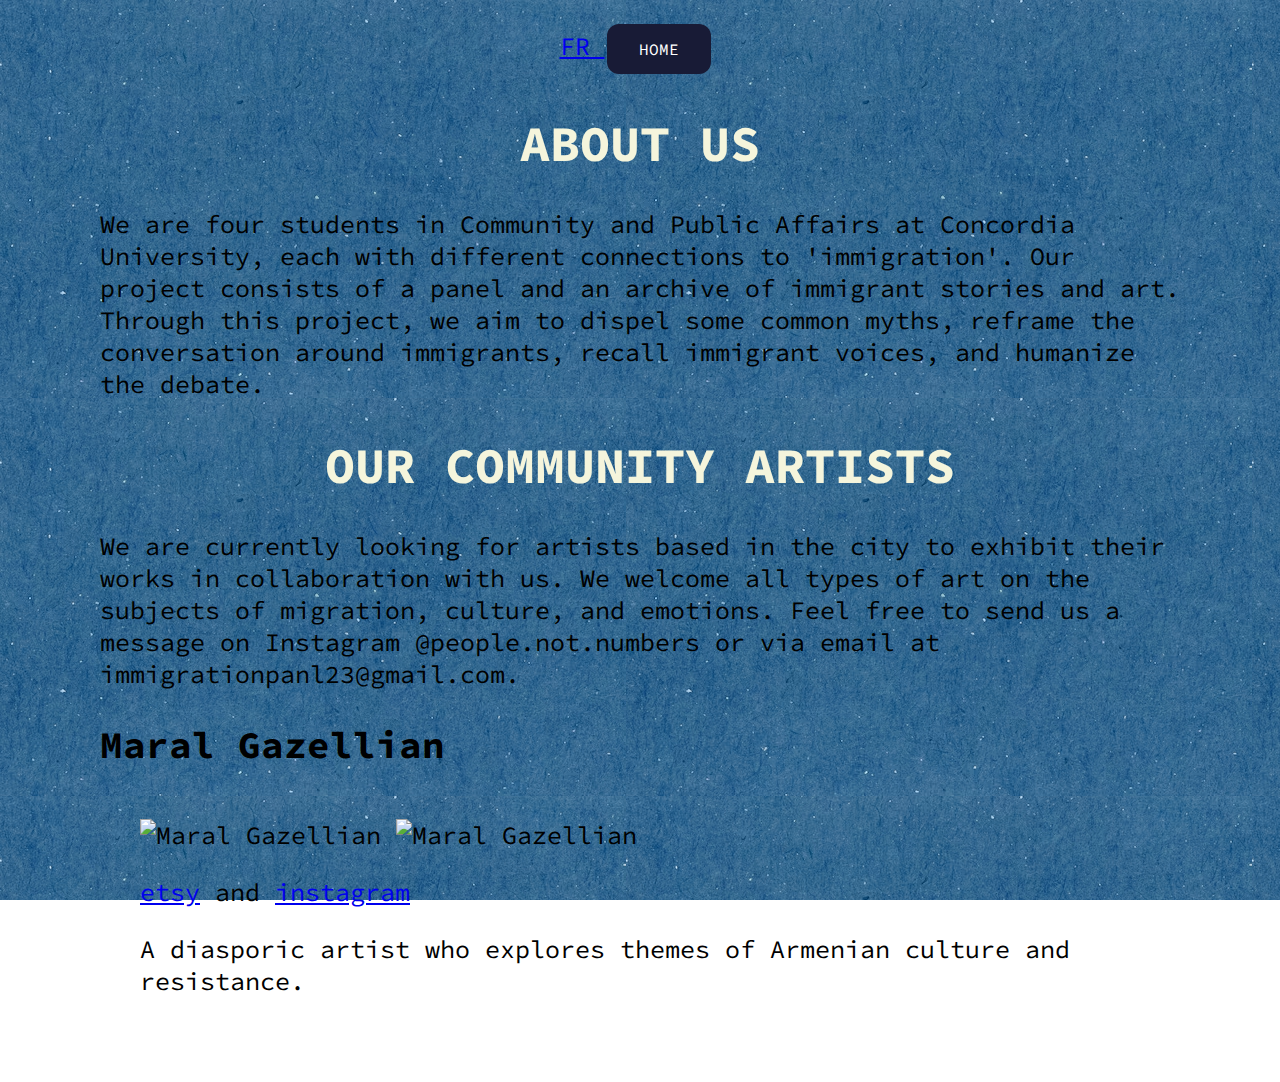
==== about.html @ a8bb3574 "Add files via upload" ====
<!DOCTYPE html>
<html lang="en">
<head>
    <meta charset="UTF-8">
    <title>OF PEOPLES AND NOT NUMBERS</title>
    <link rel="stylesheet" href="beauty.css">
    <link rel="icon" href="icon.gif">
    <link rel="preconnect" href="https://fonts.googleapis.com">
    <link rel="preconnect" href="https://fonts.gstatic.com" crossorigin>
    <link href="https://fonts.googleapis.com/css2?family=Source+Code+Pro:wght@600&display=swap" rel="stylesheet">
</head>
<body>
    <header>
        <nav>
            <a href="apropo.html"> FR </a>
            <a href="fr.html" class="button">HOME</a>
        </nav>
    </header>
    <main>
        <section id="about">
            <h1>ABOUT US</h1>
            <p>We are four students in Community and Public Affairs at Concordia University, each with different connections to 'immigration'. Our project consists of a panel and an archive of immigrant stories and art. Through this project, we aim to dispel some common myths, reframe the conversation around immigrants, recall immigrant voices, and humanize the debate.</p>
        </section>
        <section id="artists">
            <h1>OUR COMMUNITY ARTISTS</h1>
            <p>We are currently looking for artists based in the city to exhibit their works in collaboration with us. We welcome all types of art on the subjects of migration, culture, and emotions. Feel free to send us a message on Instagram @people.not.numbers or via email at immigrationpanl23@gmail.com.</p>
            <h2>Maral Gazellian</h2>
            <div class="center-content">
                <figure>
                    <img src="images/Maral_01.jpg" height="300px" alt="Maral Gazellian">
                    <img src="images/Maral_02.avif" height="300px" alt="Maral Gazellian">
                    <figcaption>
                        <p><a href="https://www.etsy.com/shop/gazellian/?etsrc=sdt">etsy</a> and <a href="https://www.instagram.com/maral.gazellig">instagram</a></p>
                        <p>A diasporic artist who explores themes of Armenian culture and resistance.</p>
                    </figcaption>
                </figure>
            </div>
        </section>
    </main>
</body>
</html>
---- beauty.css ----
body {   
    background-image: url("images/bg.png");
    background-attachment:fixed;
    font-size: 25px; 
    font-family: 'Source Code Pro', monospace;
    margin-top: 20px;   
    margin-bottom: 60px;
    margin-left: 100px;
    margin-right: 100px;
    display: flex;
    flex-direction: column;
    align-items: center;
    justify-content: center;
}

h1{
    text-align: center;
    color: beige;
}

h3{
    text-align: center;
    color:#1b1c2b;
}


img {
    margin-top: 20px;
}

.button {
  background-color: #181b36;
  border: none;
  color: white;
  padding: 15px 32px;
  text-align: center;
  text-decoration: none;
  display: inline-block;
  font-size: 16px;
  margin: 4px 2px;
  cursor: pointer;
  margin-right: 10px;
  border-radius: 12px;
}
    
.button-container {
    display: flex;
}
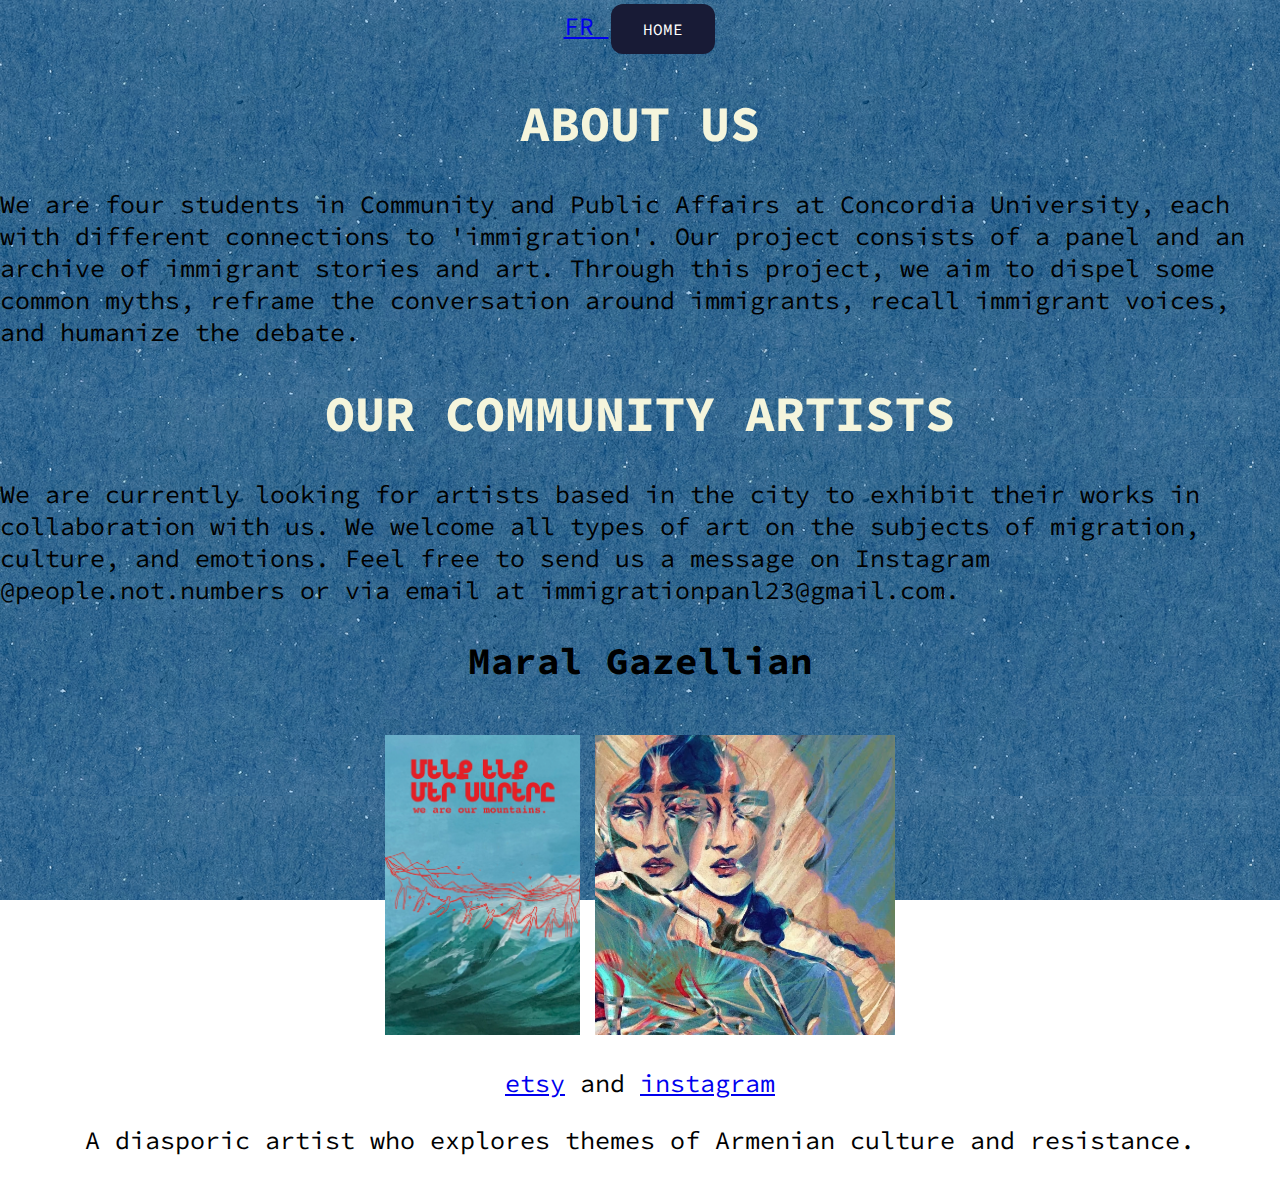
==== commit e9c26e9c: "Update about.html" ====
--- a/about.html
+++ b/about.html
@@ -13,7 +13,7 @@
     <header>
         <nav>
             <a href="apropo.html"> FR </a>
-            <a href="fr.html" class="button">HOME</a>
+            <a href="index.html" class="button">HOME</a>
         </nav>
     </header>
     <main>
--- a/beauty.css
+++ b/beauty.css
@@ -1,16 +1,22 @@
-body {   
+body {
     background-image: url("images/bg.png");
-    background-attachment:fixed;
-    font-size: 25px; 
+    background-attachment: fixed;
+    font-size: 25px;
     font-family: 'Source Code Pro', monospace;
-    margin-top: 20px;   
-    margin-bottom: 60px;
-    margin-left: 100px;
-    margin-right: 100px;
+    margin: 0;
+    padding: 0;
     display: flex;
-    flex-direction: column;
-    align-items: center;
-    justify-content: center;
+    justify-content: center; /* Center content horizontally */
+    align-items: center; /* Center content vertically */
+    flex-direction: column; /* Stack content vertically */
+}
+
+h2 {
+    text-align: center; /* Center Maral's name */
+}
+
+.center-content {
+    text-align: center; /* Center content horizontally within container */
 }
 
 h1{
@@ -23,26 +29,26 @@
     color:#1b1c2b;
 }
 
-
 img {
     margin-top: 20px;
 }
 
-.button {
-  background-color: #181b36;
-  border: none;
-  color: white;
-  padding: 15px 32px;
-  text-align: center;
-  text-decoration: none;
-  display: inline-block;
-  font-size: 16px;
-  margin: 4px 2px;
-  cursor: pointer;
-  margin-right: 10px;
-  border-radius: 12px;
-}
-    
 .button-container {
     display: flex;
-}+    justify-content: center; /* Center button horizontally */
+    margin-top: 20px; /* Adjust margin as needed */
+}
+
+.button {
+    background-color: #181b36;
+    border: none;
+    color: white;
+    padding: 15px 32px;
+    text-align: center;
+    text-decoration: none;
+    display: inline-block;
+    font-size: 16px;
+    margin: 4px 2px;
+    cursor: pointer;
+    border-radius: 12px;
+}
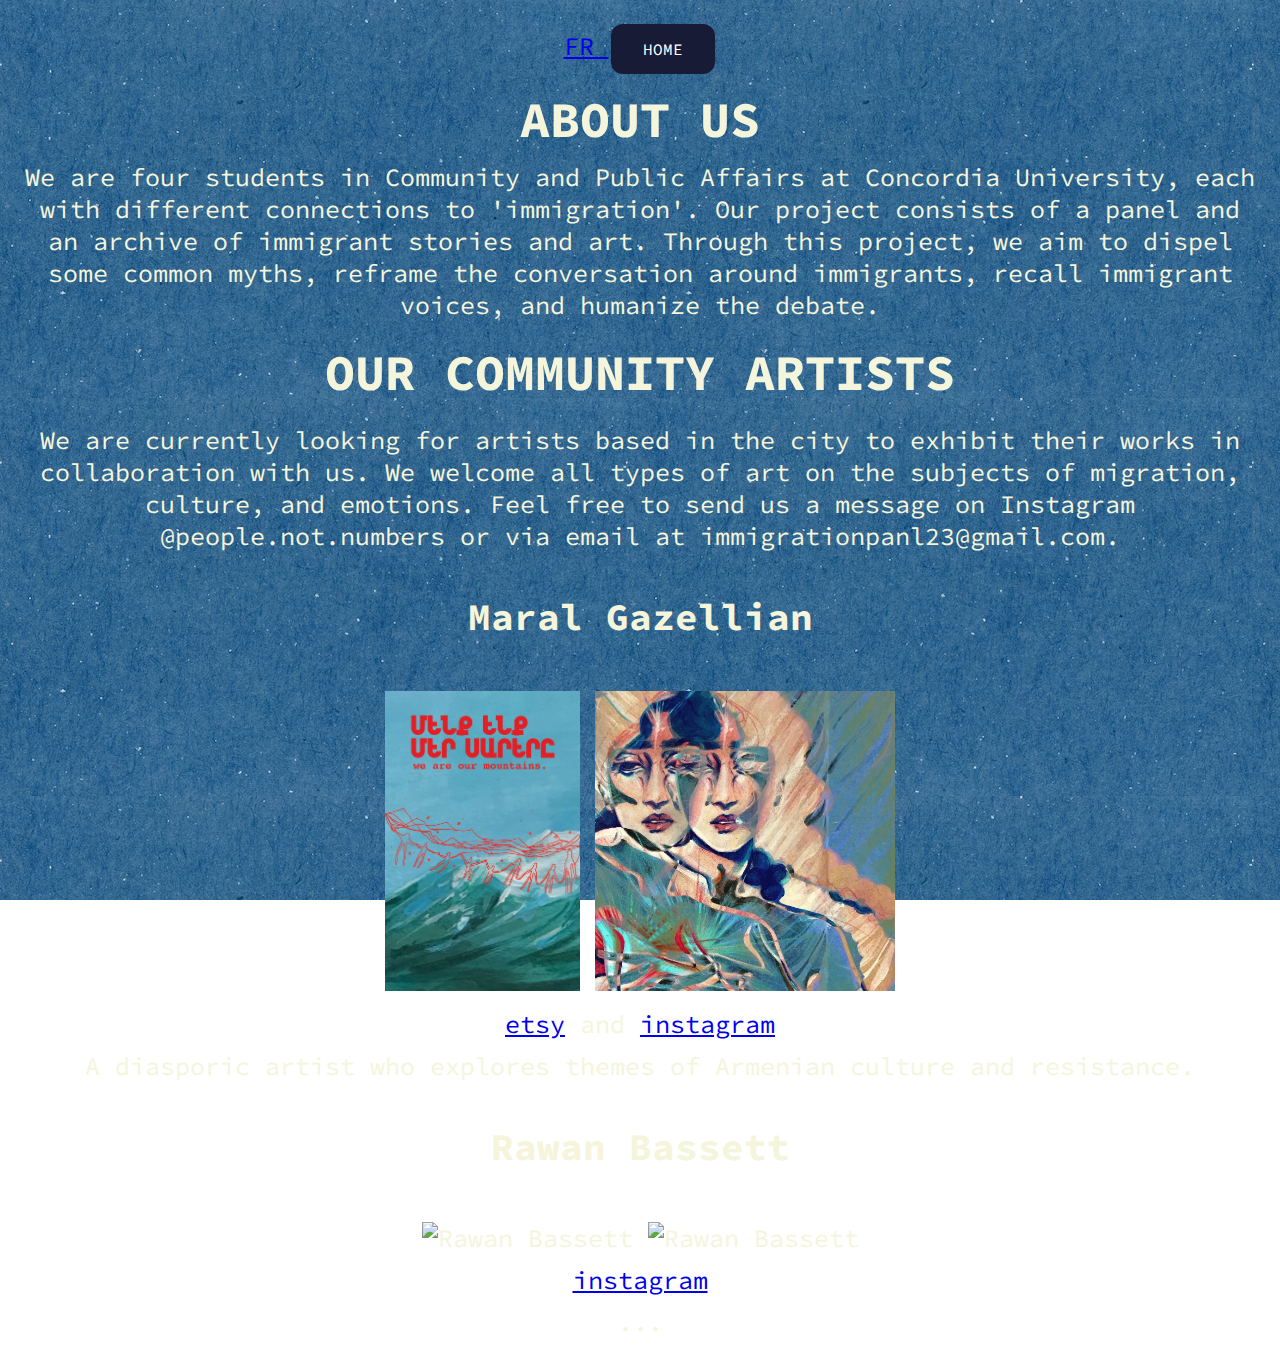
==== commit 6ef59a02: "Update about.html" ====
--- a/about.html
+++ b/about.html
@@ -35,6 +35,17 @@
                     </figcaption>
                 </figure>
             </div>
+             <h2> Rawan Bassett</h2>
+              <div class="center-content">
+                <figure>
+                    <img src="images/Rawan_01.jpg" height="300px" alt="Rawan Bassett">
+                    <img src="images/Rawan_02.jpg" height="300px" alt="Rawan Bassett">
+                    <figcaption>
+                        <p> <a href="https://www.instagram.com/artuntitled_/">instagram</a></p>
+                        <p>...</p>
+                    </figcaption>
+                  </figure>
+            </div>
         </section>
     </main>
 </body>
--- a/beauty.css
+++ b/beauty.css
@@ -4,39 +4,40 @@
     font-size: 25px;
     font-family: 'Source Code Pro', monospace;
     margin: 0;
-    padding: 0;
+    padding: 20px;
     display: flex;
-    justify-content: center; /* Center content horizontally */
-    align-items: center; /* Center content vertically */
-    flex-direction: column; /* Stack content vertically */
-}
-
-h2 {
-    text-align: center; /* Center Maral's name */
-}
-
-.center-content {
-    text-align: center; /* Center content horizontally within container */
-}
-
-h1{
-    text-align: center;
+    justify-content: center;
+    align-items: center;
+    flex-direction: column;
     color: beige;
 }
 
-h3{
+h1, p {
     text-align: center;
-    color:#1b1c2b;
+    margin: 10px 0;
 }
 
-img {
-    margin-top: 20px;
+.gallery {
+    display: flex;
+    flex-wrap: wrap;
+    justify-content: center;
+    align-items: center;
 }
 
-.button-container {
-    display: flex;
-    justify-content: center; /* Center button horizontally */
-    margin-top: 20px; /* Adjust margin as needed */
+.gallery a {
+    margin: 10px;
+    text-decoration: none;
+}
+
+.gallery img {
+    width: 300px;
+    height: auto;
+    border-radius: 10px;
+    transition: transform 0.3s ease-in-out;
+}
+
+.gallery img:hover {
+    transform: scale(1.1);
 }
 
 .button {
@@ -52,3 +53,19 @@
     cursor: pointer;
     border-radius: 12px;
 }
+
+#artists {
+    display: flex;
+    justify-content: center;
+    align-items: center;
+    flex-direction: column;
+    text-align: center;
+}
+
+#artists figure {
+    margin: 0;
+}
+
+.center-content {
+    margin-top: 20px; 
+}
